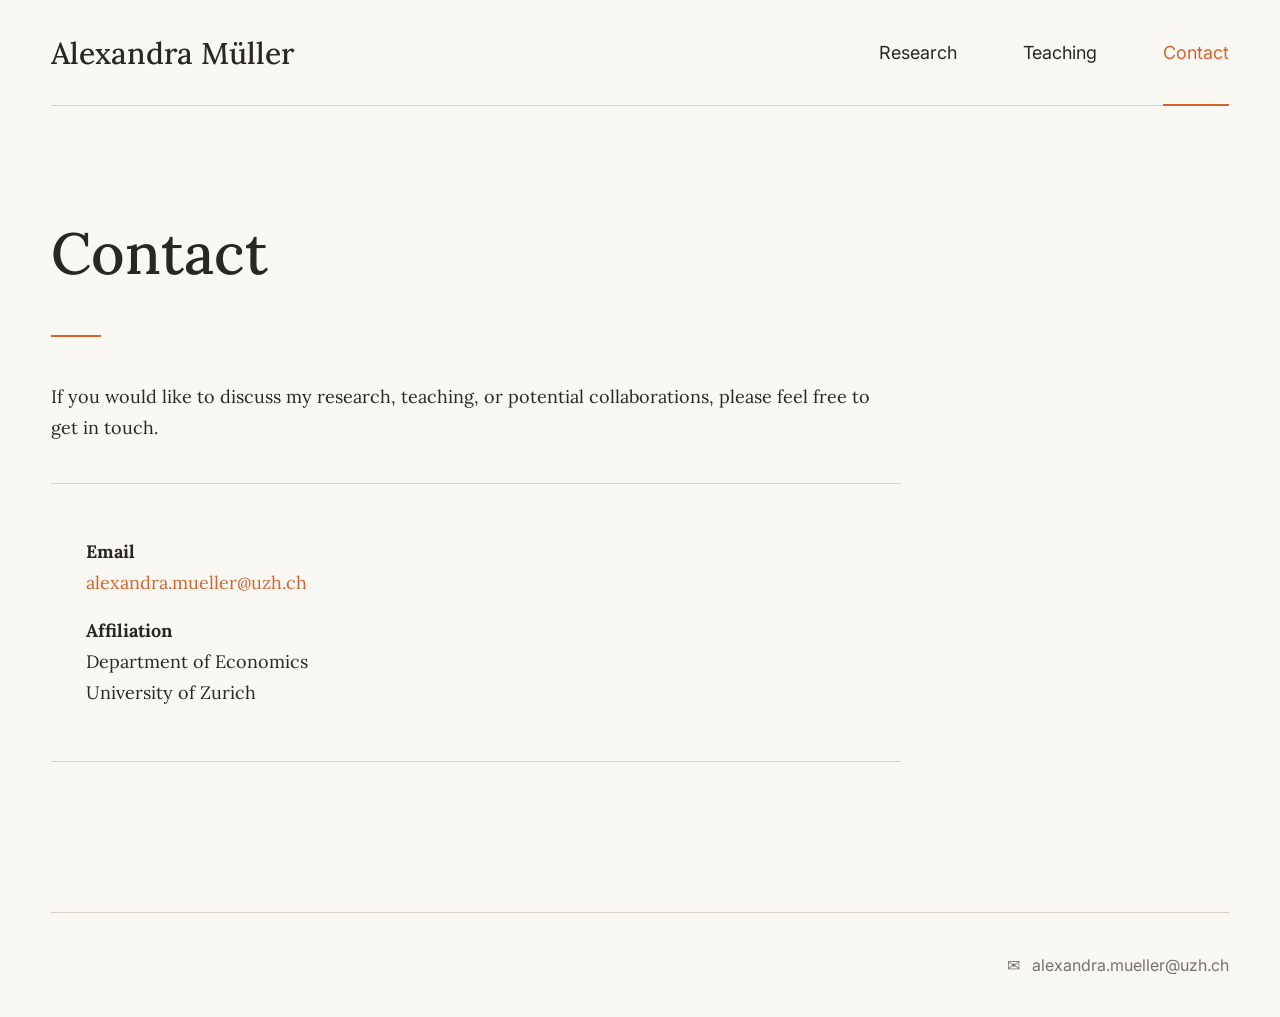
==== contact.html @ c93ab5fa "Add files via upload" ====
<!doctype html><html lang="en"><head><meta charset="utf-8"><meta name="viewport" content="width=device-width,initial-scale=1"><title>Contact — Alexandra Müller</title><link rel="stylesheet" href="assets/css/style.css"></head><body><div class="wrap"><header><nav class="nav"><a class="brand" href="index.html">Alexandra Müller</a><div class="navlinks"><a href="research.html">Research</a><a href="teaching.html">Teaching</a><a class="active" href="contact.html">Contact</a></div></nav></header><main class="simple-page"><h1>Contact</h1><div class="dash"></div><p>If you would like to discuss my research, teaching, or potential collaborations, please feel free to get in touch.</p><div class="contact-card"><p><strong>Email</strong><br><a href="mailto:alexandra.mueller@uzh.ch">alexandra.mueller@uzh.ch</a></p><p><strong>Affiliation</strong><br>Department of Economics<br>University of Zurich</p></div></main><footer><a href="mailto:alexandra.mueller@uzh.ch">✉ &nbsp; alexandra.mueller@uzh.ch</a></footer></div></body></html>
---- assets/css/style.css ----
@import url('https://fonts.googleapis.com/css2?family=Inter:wght@400;500;600&family=Lora:wght@400;500&display=swap');
:root{--bg:#faf8f3;--text:#292724;--muted:#77716b;--accent:#d56331;--line:#d9d1c7;--panel:#f6f2eb;--max:1360px}
*{box-sizing:border-box}html{scroll-behavior:smooth}body{margin:0;background:var(--bg);color:var(--text);font-family:Inter,Arial,sans-serif}a{color:inherit;text-decoration:none}.wrap{width:min(calc(100% - 8vw),var(--max));margin:auto}
header{height:106px;display:flex;align-items:center}.nav{width:100%;display:flex;align-items:center;border-bottom:1px solid var(--line);height:100%}.brand{font:500 30px Lora,serif;margin-right:auto}.navlinks{display:flex;gap:66px;height:100%;align-items:center}.navlinks a{height:100%;display:flex;align-items:center;position:relative;font-size:18px}.navlinks a:hover,.navlinks a.active{color:var(--accent)}.navlinks a.active:after{content:"";position:absolute;bottom:-1px;left:0;right:0;height:2px;background:var(--accent)}
.home{min-height:calc(100vh - 106px);display:flex;flex-direction:column}.hero{flex:1;display:grid;grid-template-columns:1.4fr .8fr;gap:10vw;align-items:center;padding:80px 3vw 100px}.hero h1{font:500 clamp(64px,7.2vw,112px)/.98 Lora,serif;margin:0 0 34px;letter-spacing:-3px}.dash{width:50px;height:2px;background:var(--accent);margin:0 0 45px}.intro{font:400 25px/1.55 Lora,serif;max-width:720px;margin:0}.portrait-card{width:min(100%,315px);justify-self:center}.portrait{aspect-ratio:4/4.8;background:linear-gradient(135deg,#d7dedf,#ece8df);border-radius:5px;overflow:hidden;display:grid;place-items:center;color:var(--muted);font-family:Lora,serif}.portrait img{width:100%;height:100%;object-fit:cover}.cv{margin-top:32px;background:var(--accent);color:white;padding:22px 30px;border-radius:5px;display:flex;justify-content:center;gap:20px;font-size:20px}.cv:hover{filter:brightness(.95)}
footer{border-top:1px solid var(--line);min-height:105px;display:flex;align-items:center;justify-content:flex-end;color:var(--muted)}footer a:hover{color:var(--accent)}
.banner{height:245px;position:relative;background:linear-gradient(90deg,#5e5547,#d3b28d);overflow:hidden}.banner img{width:100%;height:100%;object-fit:cover;filter:saturate(.75) contrast(.9)}.banner:after{content:"";position:absolute;inset:0;background:linear-gradient(90deg,rgba(25,25,20,.38),rgba(25,25,20,.05))}.banner h1{position:absolute;z-index:1;left:max(7vw,calc((100vw - var(--max))/2));bottom:22px;margin:0;color:white;font:500 58px Lora,serif}
.research-list{padding:140px 0 10px}.paper{border-top:1px solid var(--line)}.paper:last-child{border-bottom:1px solid var(--line)}.paper-head{display:grid;grid-template-columns:1fr 50px;gap:20px;padding:30px 12px;cursor:pointer}.paper h2{font:500 24px Lora,serif;margin:0 0 9px}.meta{text-transform:uppercase;letter-spacing:4px;font-size:12px;color:var(--muted);margin-bottom:10px}.authors{font:400 14px Lora,serif}.arrow{color:var(--accent);font-size:35px;align-self:center;justify-self:end;transition:.2s transform}.paper.open .arrow{transform:rotate(90deg)}.paper-body{display:none;background:rgba(246,242,235,.72);margin:0 0 28px;padding:30px;grid-template-columns:1.15fr .85fr;gap:50px}.paper.open .paper-body{display:grid}.paper-body h3{font:500 22px Lora,serif;margin:0 0 14px}.paper-body p{font:400 15px/1.6 Lora,serif;margin:0}.paper-link{display:inline-block;margin-top:30px;color:var(--accent)}.figure{border-left:1px solid var(--line);padding-left:38px}.figure-placeholder{min-height:210px;background:white;border:1px dashed #bdb5aa;display:grid;place-items:center;text-align:center;color:var(--muted);padding:20px}.figure img{max-width:100%;height:auto}.caption{font:12px/1.45 Lora,serif;margin-top:10px!important}
.simple-page{padding:110px 0 150px;max-width:850px}.simple-page h1{font:500 58px Lora,serif;margin:0 0 45px}.simple-page h2{font:500 27px Lora,serif;margin:55px 0 12px}.simple-page p,.simple-page li{font:18px/1.7 Lora,serif}.contact-card{margin-top:40px;padding:35px;border-top:1px solid var(--line);border-bottom:1px solid var(--line)}.contact-card a{color:var(--accent)}
@media(max-width:800px){header{height:auto}.nav{padding:25px 0;align-items:flex-start;gap:20px}.brand{font-size:24px}.navlinks{gap:20px;flex-wrap:wrap;justify-content:flex-end}.navlinks a{font-size:14px}.hero{grid-template-columns:1fr;padding:65px 0;gap:55px}.hero h1{font-size:58px;letter-spacing:-2px}.intro{font-size:20px}.portrait-card{justify-self:start;width:220px}.banner{height:190px}.banner h1{font-size:45px}.research-list{padding-top:70px}.paper-head{padding-left:0;padding-right:0}.paper h2{font-size:21px}.paper-body,.paper.open .paper-body{grid-template-columns:1fr;padding:25px 18px;gap:35px}.figure{border-left:0;border-top:1px solid var(--line);padding:30px 0 0}.simple-page{padding-top:70px}.simple-page h1{font-size:45px}}
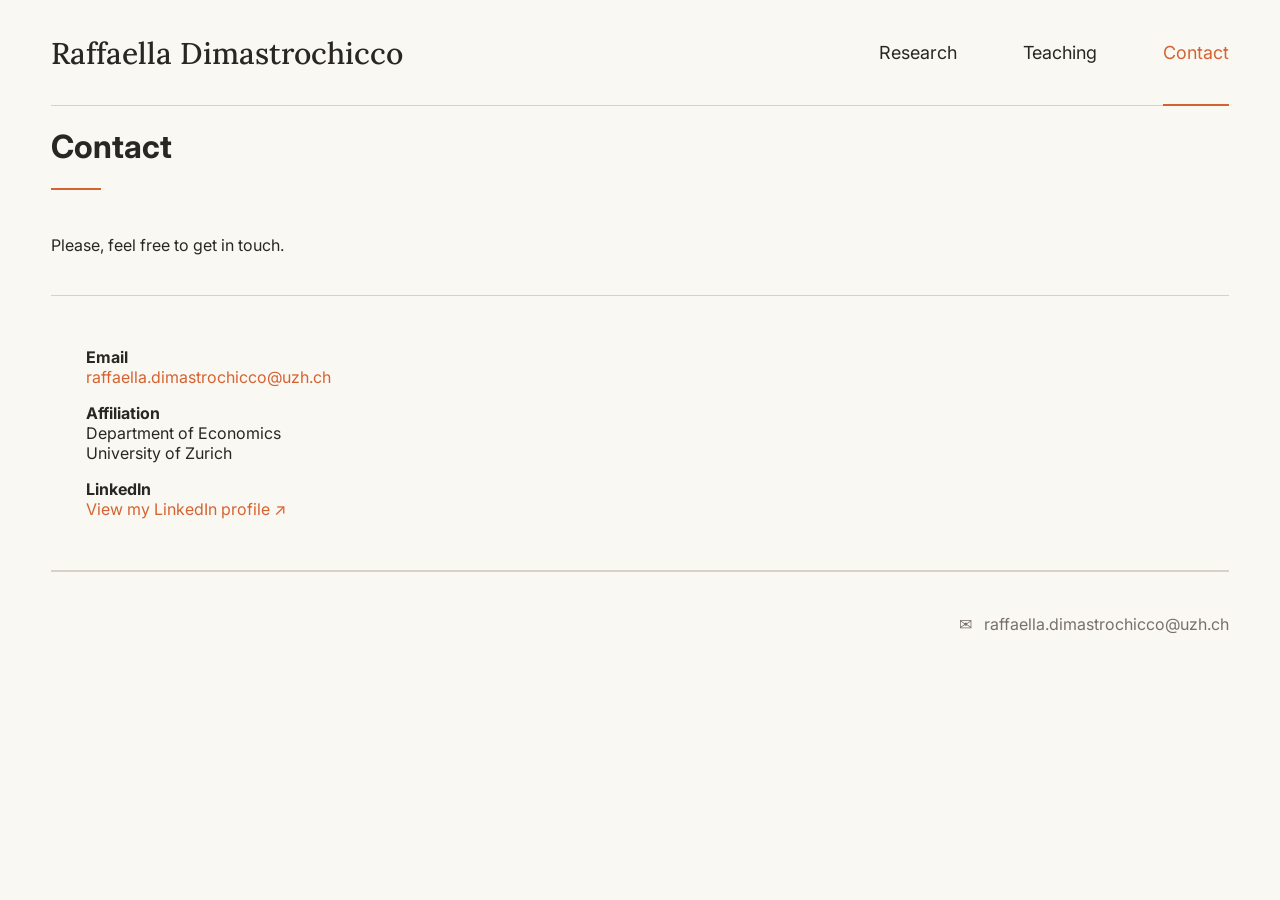
==== commit ce28687b: "Update contact page with new author details" ====
--- a/contact.html
+++ b/contact.html
@@ -1 +1,186 @@
-<!doctype html><html lang="en"><head><meta charset="utf-8"><meta name="viewport" content="width=device-width,initial-scale=1"><title>Contact — Alexandra Müller</title><link rel="stylesheet" href="assets/css/style.css"></head><body><div class="wrap"><header><nav class="nav"><a class="brand" href="index.html">Alexandra Müller</a><div class="navlinks"><a href="research.html">Research</a><a href="teaching.html">Teaching</a><a class="active" href="contact.html">Contact</a></div></nav></header><main class="simple-page"><h1>Contact</h1><div class="dash"></div><p>If you would like to discuss my research, teaching, or potential collaborations, please feel free to get in touch.</p><div class="contact-card"><p><strong>Email</strong><br><a href="mailto:alexandra.mueller@uzh.ch">alexandra.mueller@uzh.ch</a></p><p><strong>Affiliation</strong><br>Department of Economics<br>University of Zurich</p></div></main><footer><a href="mailto:alexandra.mueller@uzh.ch">✉ &nbsp; alexandra.mueller@uzh.ch</a></footer></div></body></html>
+<!doctype html>
+
+<html lang="en">
+
+<head>
+
+    <meta charset="utf-8">
+
+    <meta
+        name="viewport"
+        content="width=device-width, initial-scale=1"
+    >
+
+    <!-- Browser tab title -->
+    <title>Contact — Raffaella Dimastrochicco</title>
+
+    <!-- Main stylesheet -->
+    <link
+        rel="stylesheet"
+        href="assets/css/style.css"
+    >
+
+</head>
+
+
+<body>
+
+    <div class="wrap">
+
+
+        <!-- ========================================================
+             HEADER + NAVIGATION
+             ======================================================== -->
+
+        <header>
+
+            <nav class="nav">
+
+                <!-- Name / Home button -->
+                <a
+                    class="brand"
+                    href="index.html"
+                >
+                    Raffaella Dimastrochicco
+                </a>
+
+
+                <!-- Navigation -->
+                <div class="navlinks">
+
+                    <a href="research.html">
+                        Research
+                    </a>
+
+                    <a href="teaching.html">
+                        Teaching
+                    </a>
+
+                    <!-- Current page -->
+                    <a
+                        class="active"
+                        href="contact.html"
+                    >
+                        Contact
+                    </a>
+
+                </div>
+
+            </nav>
+
+        </header>
+
+
+
+        <!-- ========================================================
+             CONTACT PAGE
+             ======================================================== -->
+
+        <main class="simple-page">
+
+
+            <!-- PAGE TITLE -->
+
+            <h1>
+                Contact
+            </h1>
+
+            <div class="dash"></div>
+
+
+            <!-- INTRODUCTION -->
+
+            <p>
+                Please, feel free to get in touch.
+            </p>
+
+
+
+            <!-- ====================================================
+                 CONTACT INFORMATION
+                 ==================================================== -->
+
+            <div class="contact-card">
+
+
+                <!-- EMAIL -->
+
+                <p>
+
+                    <strong>
+                        Email
+                    </strong>
+
+                    <br>
+
+                    <a href="mailto:raffaella.dimastrochicco@uzh.ch">
+                        raffaella.dimastrochicco@uzh.ch
+                    </a>
+
+                </p>
+
+
+                <!-- AFFILIATION -->
+
+                <p>
+
+                    <strong>
+                        Affiliation
+                    </strong>
+
+                    <br>
+
+                    Department of Economics
+
+                    <br>
+
+                    University of Zurich
+
+                </p>
+
+
+                <!-- LINKEDIN -->
+
+                <p>
+
+                    <strong>
+                        LinkedIn
+                    </strong>
+
+                    <br>
+
+                    <a
+                        href="https://www.linkedin.com/in/raffaelladimastrochicco/"
+                        target="_blank"
+                        rel="noopener noreferrer"
+                    >
+                        View my LinkedIn profile ↗
+                    </a>
+
+                </p>
+
+
+            </div>
+
+        </main>
+
+
+
+        <!-- ========================================================
+             FOOTER
+             ======================================================== -->
+
+        <footer>
+
+            <a href="mailto:raffaella.dimastrochicco@uzh.ch">
+                ✉ &nbsp; raffaella.dimastrochicco@uzh.ch
+            </a>
+
+        </footer>
+
+
+    </div>
+
+</body>
+
+</html>
--- a/assets/css/style.css
+++ b/assets/css/style.css
@@ -1,10 +1,999 @@
-@import url('https://fonts.googleapis.com/css2?family=Inter:wght@400;500;600&family=Lora:wght@400;500&display=swap');
-:root{--bg:#faf8f3;--text:#292724;--muted:#77716b;--accent:#d56331;--line:#d9d1c7;--panel:#f6f2eb;--max:1360px}
-*{box-sizing:border-box}html{scroll-behavior:smooth}body{margin:0;background:var(--bg);color:var(--text);font-family:Inter,Arial,sans-serif}a{color:inherit;text-decoration:none}.wrap{width:min(calc(100% - 8vw),var(--max));margin:auto}
-header{height:106px;display:flex;align-items:center}.nav{width:100%;display:flex;align-items:center;border-bottom:1px solid var(--line);height:100%}.brand{font:500 30px Lora,serif;margin-right:auto}.navlinks{display:flex;gap:66px;height:100%;align-items:center}.navlinks a{height:100%;display:flex;align-items:center;position:relative;font-size:18px}.navlinks a:hover,.navlinks a.active{color:var(--accent)}.navlinks a.active:after{content:"";position:absolute;bottom:-1px;left:0;right:0;height:2px;background:var(--accent)}
-.home{min-height:calc(100vh - 106px);display:flex;flex-direction:column}.hero{flex:1;display:grid;grid-template-columns:1.4fr .8fr;gap:10vw;align-items:center;padding:80px 3vw 100px}.hero h1{font:500 clamp(64px,7.2vw,112px)/.98 Lora,serif;margin:0 0 34px;letter-spacing:-3px}.dash{width:50px;height:2px;background:var(--accent);margin:0 0 45px}.intro{font:400 25px/1.55 Lora,serif;max-width:720px;margin:0}.portrait-card{width:min(100%,315px);justify-self:center}.portrait{aspect-ratio:4/4.8;background:linear-gradient(135deg,#d7dedf,#ece8df);border-radius:5px;overflow:hidden;display:grid;place-items:center;color:var(--muted);font-family:Lora,serif}.portrait img{width:100%;height:100%;object-fit:cover}.cv{margin-top:32px;background:var(--accent);color:white;padding:22px 30px;border-radius:5px;display:flex;justify-content:center;gap:20px;font-size:20px}.cv:hover{filter:brightness(.95)}
-footer{border-top:1px solid var(--line);min-height:105px;display:flex;align-items:center;justify-content:flex-end;color:var(--muted)}footer a:hover{color:var(--accent)}
-.banner{height:245px;position:relative;background:linear-gradient(90deg,#5e5547,#d3b28d);overflow:hidden}.banner img{width:100%;height:100%;object-fit:cover;filter:saturate(.75) contrast(.9)}.banner:after{content:"";position:absolute;inset:0;background:linear-gradient(90deg,rgba(25,25,20,.38),rgba(25,25,20,.05))}.banner h1{position:absolute;z-index:1;left:max(7vw,calc((100vw - var(--max))/2));bottom:22px;margin:0;color:white;font:500 58px Lora,serif}
-.research-list{padding:140px 0 10px}.paper{border-top:1px solid var(--line)}.paper:last-child{border-bottom:1px solid var(--line)}.paper-head{display:grid;grid-template-columns:1fr 50px;gap:20px;padding:30px 12px;cursor:pointer}.paper h2{font:500 24px Lora,serif;margin:0 0 9px}.meta{text-transform:uppercase;letter-spacing:4px;font-size:12px;color:var(--muted);margin-bottom:10px}.authors{font:400 14px Lora,serif}.arrow{color:var(--accent);font-size:35px;align-self:center;justify-self:end;transition:.2s transform}.paper.open .arrow{transform:rotate(90deg)}.paper-body{display:none;background:rgba(246,242,235,.72);margin:0 0 28px;padding:30px;grid-template-columns:1.15fr .85fr;gap:50px}.paper.open .paper-body{display:grid}.paper-body h3{font:500 22px Lora,serif;margin:0 0 14px}.paper-body p{font:400 15px/1.6 Lora,serif;margin:0}.paper-link{display:inline-block;margin-top:30px;color:var(--accent)}.figure{border-left:1px solid var(--line);padding-left:38px}.figure-placeholder{min-height:210px;background:white;border:1px dashed #bdb5aa;display:grid;place-items:center;text-align:center;color:var(--muted);padding:20px}.figure img{max-width:100%;height:auto}.caption{font:12px/1.45 Lora,serif;margin-top:10px!important}
-.simple-page{padding:110px 0 150px;max-width:850px}.simple-page h1{font:500 58px Lora,serif;margin:0 0 45px}.simple-page h2{font:500 27px Lora,serif;margin:55px 0 12px}.simple-page p,.simple-page li{font:18px/1.7 Lora,serif}.contact-card{margin-top:40px;padding:35px;border-top:1px solid var(--line);border-bottom:1px solid var(--line)}.contact-card a{color:var(--accent)}
-@media(max-width:800px){header{height:auto}.nav{padding:25px 0;align-items:flex-start;gap:20px}.brand{font-size:24px}.navlinks{gap:20px;flex-wrap:wrap;justify-content:flex-end}.navlinks a{font-size:14px}.hero{grid-template-columns:1fr;padding:65px 0;gap:55px}.hero h1{font-size:58px;letter-spacing:-2px}.intro{font-size:20px}.portrait-card{justify-self:start;width:220px}.banner{height:190px}.banner h1{font-size:45px}.research-list{padding-top:70px}.paper-head{padding-left:0;padding-right:0}.paper h2{font-size:21px}.paper-body,.paper.open .paper-body{grid-template-columns:1fr;padding:25px 18px;gap:35px}.figure{border-left:0;border-top:1px solid var(--line);padding:30px 0 0}.simple-page{padding-top:70px}.simple-page h1{font-size:45px}}
+/* ============================================================
+   FONTS
+
+   Lora  = headings / academic editorial text
+   Inter = navigation / interface text
+   ============================================================ */
+
+@import url(
+    'https://fonts.googleapis.com/css2?family=Inter:wght@400;500;600&family=Lora:wght@400;500&display=swap'
+);
+
+
+/* ============================================================
+   1. COLOURS + GLOBAL SETTINGS
+
+   This is the easiest place to change the overall appearance.
+   ============================================================ */
+
+:root {
+
+    /* Main background */
+    --bg: #faf8f3;
+
+    /* Main text */
+    --text: #292724;
+
+    /* Secondary / lighter text */
+    --muted: #77716b;
+
+    /* Burnt-orange accent */
+    --accent: #d56331;
+
+    /* Divider lines */
+    --line: #d9d1c7;
+
+    /* Light panel background */
+    --panel: #f6f2eb;
+
+    /* Maximum width of website */
+    --max: 1360px;
+}
+
+
+/* ============================================================
+   2. GLOBAL PAGE SETTINGS
+   ============================================================ */
+
+* {
+    box-sizing: border-box;
+}
+
+
+html {
+    scroll-behavior: smooth;
+}
+
+
+body {
+
+    margin: 0;
+
+    background: var(--bg);
+
+    color: var(--text);
+
+    font-family:
+        Inter,
+        Arial,
+        sans-serif;
+}
+
+
+a {
+    color: inherit;
+    text-decoration: none;
+}
+
+
+/* Main website container */
+
+.wrap {
+
+    width: min(
+        calc(100% - 8vw),
+        var(--max)
+    );
+
+    margin: auto;
+}
+
+
+/* ============================================================
+   3. HEADER + NAVIGATION
+   ============================================================ */
+
+header {
+
+    height: 106px;
+
+    display: flex;
+
+    align-items: center;
+}
+
+
+.nav {
+
+    width: 100%;
+    height: 100%;
+
+    display: flex;
+
+    align-items: center;
+
+    border-bottom:
+        1px solid
+        var(--line);
+}
+
+
+/* Name in upper-left corner */
+
+.brand {
+
+    margin-right: auto;
+
+    font:
+        500
+        30px
+        Lora,
+        serif;
+}
+
+
+/* Navigation links */
+
+.navlinks {
+
+    height: 100%;
+
+    display: flex;
+
+    align-items: center;
+
+    gap: 66px;
+}
+
+
+.navlinks a {
+
+    height: 100%;
+
+    display: flex;
+
+    align-items: center;
+
+    position: relative;
+
+    font-size: 18px;
+}
+
+
+/* Orange text on hover/current page */
+
+.navlinks a:hover,
+.navlinks a.active {
+
+    color: var(--accent);
+}
+
+
+/* Orange line under active page */
+
+.navlinks a.active::after {
+
+    content: "";
+
+    position: absolute;
+
+    bottom: -1px;
+    left: 0;
+    right: 0;
+
+    height: 2px;
+
+    background: var(--accent);
+}
+
+
+/* ============================================================
+   4. HOMEPAGE
+   ============================================================ */
+
+.home {
+
+    min-height:
+        calc(100vh - 106px);
+
+    display: flex;
+
+    flex-direction: column;
+}
+
+
+/* Main homepage layout */
+
+.hero {
+
+    flex: 1;
+
+    display: grid;
+
+    grid-template-columns:
+        1.4fr
+        0.8fr;
+
+    gap: 10vw;
+
+    align-items: center;
+
+    padding:
+        80px
+        3vw
+        100px;
+}
+
+
+/* Large name */
+
+.hero h1 {
+
+    margin:
+        0
+        0
+        34px;
+
+    font:
+        500
+        clamp(64px, 7.2vw, 112px) / 0.98
+        Lora,
+        serif;
+
+    letter-spacing: -3px;
+}
+
+
+/* Small orange decorative line */
+
+.dash {
+
+    width: 50px;
+
+    height: 2px;
+
+    margin:
+        0
+        0
+        45px;
+
+    background: var(--accent);
+}
+
+
+/* Homepage introductory paragraph */
+
+.intro {
+
+    max-width: 720px;
+
+    margin: 0;
+
+    font:
+        400
+        25px / 1.55
+        Lora,
+        serif;
+}
+
+
+/* ============================================================
+   5. HOMEPAGE PORTRAIT + CV
+   ============================================================ */
+
+/*
+   Controls the overall width of the portrait and CV button.
+   Change 220px if you want the portrait larger or smaller.
+*/
+
+.portrait-card {
+    width: min(100%, 220px);
+    justify-self: center;
+}
+
+
+/*
+   Portrait container.
+   No fixed height or aspect ratio:
+   the photograph keeps its original proportions.
+*/
+
+.portrait {
+    width: 100%;
+    overflow: hidden;
+    border-radius: 5px;
+}
+
+
+/*
+   Actual portrait image.
+
+   width: 100% scales the image to the portrait-card width.
+   height: auto preserves the ORIGINAL aspect ratio.
+*/
+
+.portrait img {
+    display: block;
+    width: 100%;
+    height: auto;
+}
+
+
+/* CV download button */
+
+.cv {
+    width: 100%;
+    margin-top: 20px;
+
+    padding:
+        14px
+        12px;
+
+    display: flex;
+    justify-content: center;
+    align-items: center;
+
+    gap: 10px;
+
+    background: var(--accent);
+    color: white;
+
+    border-radius: 5px;
+
+    font-size: 14px;
+    white-space: nowrap;
+}
+
+
+.cv:hover {
+    filter: brightness(0.95);
+}
+
+
+/* ============================================================
+   6. FOOTER
+   ============================================================ */
+
+footer {
+
+    min-height: 105px;
+
+    display: flex;
+
+    align-items: center;
+
+    justify-content: flex-end;
+
+    border-top:
+        1px solid
+        var(--line);
+
+    color: var(--muted);
+}
+
+
+footer a:hover {
+
+    color: var(--accent);
+}
+
+
+/* ============================================================
+   7. RESEARCH PAGE — BANNER
+   ============================================================ */
+
+.banner {
+
+    height: 245px;
+
+    position: relative;
+
+    overflow: hidden;
+
+    background:
+        linear-gradient(
+            90deg,
+            #5e5547,
+            #d3b28d
+        );
+}
+
+
+/* Research banner image */
+
+.banner img {
+
+    width: 100%;
+    height: 100%;
+
+    object-fit: cover;
+
+    filter:
+        saturate(0.75)
+        contrast(0.9);
+}
+
+
+/* Dark overlay for text readability */
+
+.banner::after {
+
+    content: "";
+
+    position: absolute;
+
+    inset: 0;
+
+    background:
+        linear-gradient(
+            90deg,
+            rgba(25, 25, 20, 0.38),
+            rgba(25, 25, 20, 0.05)
+        );
+}
+
+
+/* "Research" title over banner */
+
+.banner h1 {
+
+    position: absolute;
+
+    z-index: 1;
+
+    left:
+        max(
+            7vw,
+            calc((100vw - var(--max)) / 2)
+        );
+
+    bottom: 22px;
+
+    margin: 0;
+
+    color: white;
+
+    font:
+        500
+        58px
+        Lora,
+        serif;
+}
+
+
+/* ============================================================
+   RESEARCH BANNER — PHOTO CREDIT
+   ============================================================ */
+
+.photo-credit {
+    position: absolute;
+    z-index: 2;
+
+    top: 12px;
+    right: 18px;
+
+    color: white;
+
+    font-family: Inter, Arial, sans-serif;
+    font-size: 10px;
+    font-weight: 400;
+
+    opacity: 0.8;
+}
+
+
+/* ============================================================
+   8. RESEARCH PAGE — PAPER LIST
+   ============================================================ */
+
+.research-list {
+
+    padding:
+        140px
+        0
+        10px;
+}
+
+
+/* Individual paper */
+
+.paper {
+
+    border-top:
+        1px solid
+        var(--line);
+}
+
+
+.paper:last-child {
+
+    border-bottom:
+        1px solid
+        var(--line);
+}
+
+
+/* Clickable paper heading */
+
+.paper-head {
+
+    display: grid;
+
+    grid-template-columns:
+        1fr
+        50px;
+
+    gap: 20px;
+
+    padding:
+        30px
+        12px;
+
+    cursor: pointer;
+}
+
+
+/* Paper title */
+
+.paper h2 {
+
+    margin:
+        0
+        0
+        9px;
+
+    font:
+        500
+        24px
+        Lora,
+        serif;
+}
+
+
+/* Publication status / category */
+
+.meta {
+
+    margin-bottom: 10px;
+
+    color: var(--muted);
+
+    font-size: 12px;
+
+    text-transform: uppercase;
+
+    letter-spacing: 4px;
+}
+
+
+/* Authors */
+
+.authors {
+
+    font:
+        400
+        14px
+        Lora,
+        serif;
+}
+
+
+/* Orange expansion arrow */
+
+.arrow {
+
+    align-self: center;
+
+    justify-self: end;
+
+    color: var(--accent);
+
+    font-size: 35px;
+
+    transition:
+        0.2s
+        transform;
+}
+
+
+/* Rotate arrow when paper is open */
+
+.paper.open .arrow {
+
+    transform:
+        rotate(90deg);
+}
+
+
+/* ============================================================
+   9. RESEARCH PAGE — EXPANDED PAPER
+   ============================================================ */
+
+/* Hidden by default */
+
+.paper-body {
+
+    display: none;
+
+    grid-template-columns:
+        1.15fr
+        0.85fr;
+
+    gap: 50px;
+
+    margin:
+        0
+        0
+        28px;
+
+    padding: 30px;
+
+    background:
+        rgba(
+            246,
+            242,
+            235,
+            0.72
+        );
+}
+
+
+/* Display when opened */
+
+.paper.open .paper-body {
+
+    display: grid;
+}
+
+
+/* Abstract heading */
+
+.paper-body h3 {
+
+    margin:
+        0
+        0
+        14px;
+
+    font:
+        500
+        22px
+        Lora,
+        serif;
+}
+
+
+/* Abstract text */
+
+.paper-body p {
+
+    margin: 0;
+
+    font:
+        400
+        15px / 1.6
+        Lora,
+        serif;
+}
+
+
+/* Paper/PDF link */
+
+.paper-link {
+
+    display: inline-block;
+
+    margin-top: 30px;
+
+    color: var(--accent);
+}
+
+
+/* Figure column */
+
+.figure {
+
+    padding-left: 38px;
+
+    border-left:
+        1px solid
+        var(--line);
+}
+
+
+/* Placeholder before actual figure is added */
+
+.figure-placeholder {
+
+    min-height: 210px;
+
+    display: grid;
+
+    place-items: center;
+
+    padding: 20px;
+
+    text-align: center;
+
+    background: white;
+
+    border:
+        1px dashed
+        #bdb5aa;
+
+    color: var(--muted);
+}
+
+
+/* Actual research figure */
+
+.figure img {
+
+    max-width: 100%;
+
+    height: auto;
+}
+
+
+/* Figure caption */
+
+.caption {
+
+    margin-top:
+        10px !important;
+
+    font:
+        12px / 1.45
+        Lora,
+        serif;
+}
+
+/* ============================================================
+   RESEARCH PAPERS WITHOUT A FIGURE
+
+   Allows the abstract to use the full available width.
+   ============================================================ */
+
+.paper-body.no-figure {
+    grid-template-columns: 1fr;
+} 
+
+
+/* ============================================================
+   TEACHING PAGE
+   ============================================================ */
+
+
+/*
+   Space between the banner and the first course.
+
+   140px matches the spacing used on the Research page.
+*/
+
+.teaching-list {
+    padding: 140px 0 100px;
+}
+
+
+/*
+   Individual course.
+
+   The border-top creates the horizontal line above the course,
+   just like the paper entries on the Research page.
+*/
+
+.course {
+    padding: 30px 12px;
+    border-top: 1px solid var(--line);
+    border-bottom: 1px solid var(--line);
+}
+
+
+/* Course title */
+
+.course h2 {
+    font: 500 24px Lora, serif;
+    margin: 0 0 9px;
+}
+
+
+/* University · Term · Role */
+
+.course-meta {
+    font: 400 14px Lora, serif;
+    color: var(--text);
+}
+
+/* ============================================================
+   11. CONTACT CARD
+   ============================================================ */
+
+.contact-card {
+
+    margin-top: 40px;
+
+    padding: 35px;
+
+    border-top:
+        1px solid
+        var(--line);
+
+    border-bottom:
+        1px solid
+        var(--line);
+}
+
+
+.contact-card a {
+
+    color: var(--accent);
+}
+
+
+/* ============================================================
+   12. TABLET + MOBILE
+   ============================================================ */
+
+@media (max-width: 800px) {
+
+
+    /* ---------- Navigation ---------- */
+
+    header {
+
+        height: auto;
+    }
+
+
+    .nav {
+
+        padding:
+            25px
+            0;
+
+        align-items: flex-start;
+
+        gap: 20px;
+    }
+
+
+    .brand {
+
+        font-size: 24px;
+    }
+
+
+    .navlinks {
+
+        gap: 20px;
+
+        flex-wrap: wrap;
+
+        justify-content: flex-end;
+    }
+
+
+    .navlinks a {
+
+        font-size: 14px;
+    }
+
+
+    /* ---------- Homepage ---------- */
+
+    .hero {
+
+        grid-template-columns: 1fr;
+
+        padding:
+            65px
+            0;
+
+        gap: 55px;
+    }
+
+
+    .hero h1 {
+
+        font-size: 58px;
+
+        letter-spacing: -2px;
+    }
+
+
+    .intro {
+
+        font-size: 20px;
+    }
+
+
+    /*
+       Keep portrait small on mobile as well.
+    */
+
+    .portrait-card {
+
+        justify-self: start;
+
+        width: 180px;
+    }
+
+
+    /* ---------- Research banner ---------- */
+
+    .banner {
+
+        height: 190px;
+    }
+
+
+    .banner h1 {
+
+        font-size: 45px;
+    }
+
+
+    /* ---------- Research papers ---------- */
+
+    .research-list {
+
+        padding-top: 70px;
+    }
+
+
+    .paper-head {
+
+        padding-left: 0;
+
+        padding-right: 0;
+    }
+
+
+    .paper h2 {
+
+        font-size: 21px;
+    }
+
+
+    .paper-body,
+    .paper.open .paper-body {
+
+        grid-template-columns: 1fr;
+
+        padding:
+            25px
+            18px;
+
+        gap: 35px;
+    }
+
+
+    .figure {
+
+        padding:
+            30px
+            0
+            0;
+
+        border-left: 0;
+
+        border-top:
+            1px solid
+            var(--line);
+    }
+
+
+    /* ---------- Teaching / Contact ---------- */
+
+    .simple-page {
+
+        padding-top: 70px;
+    }
+
+
+    .simple-page h1 {
+
+        font-size: 45px;
+    }
+
+}
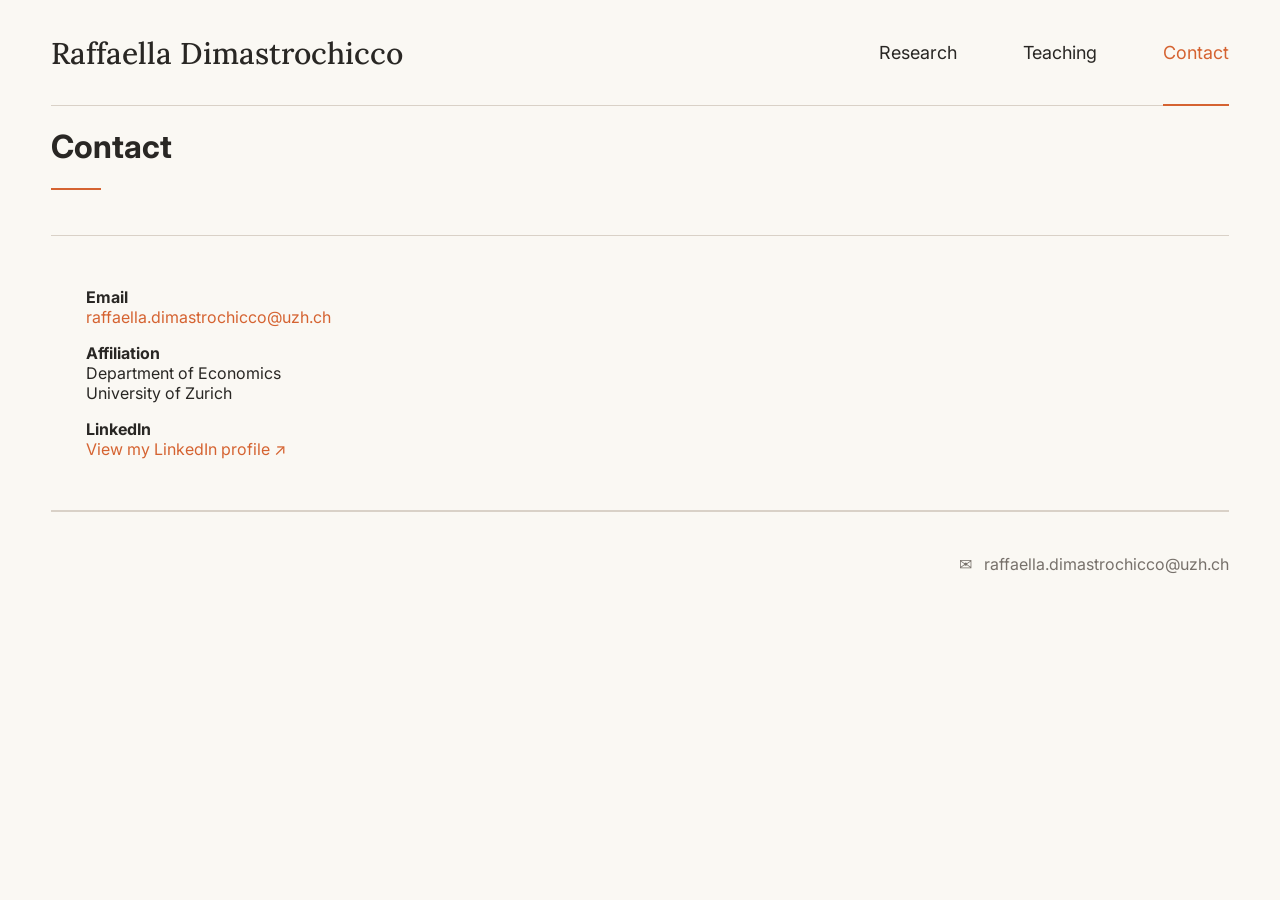
==== commit 55e0ffbd: "Comment out introduction paragraph Comment out the introduction paragraph in contact.html" ====
--- a/contact.html
+++ b/contact.html
@@ -90,10 +90,10 @@
 
             <!-- INTRODUCTION -->
 
-            <p>
+        <!--     <p>
                 Please, feel free to get in touch.
             </p>
-
+        -->
 
 
             <!-- ====================================================
